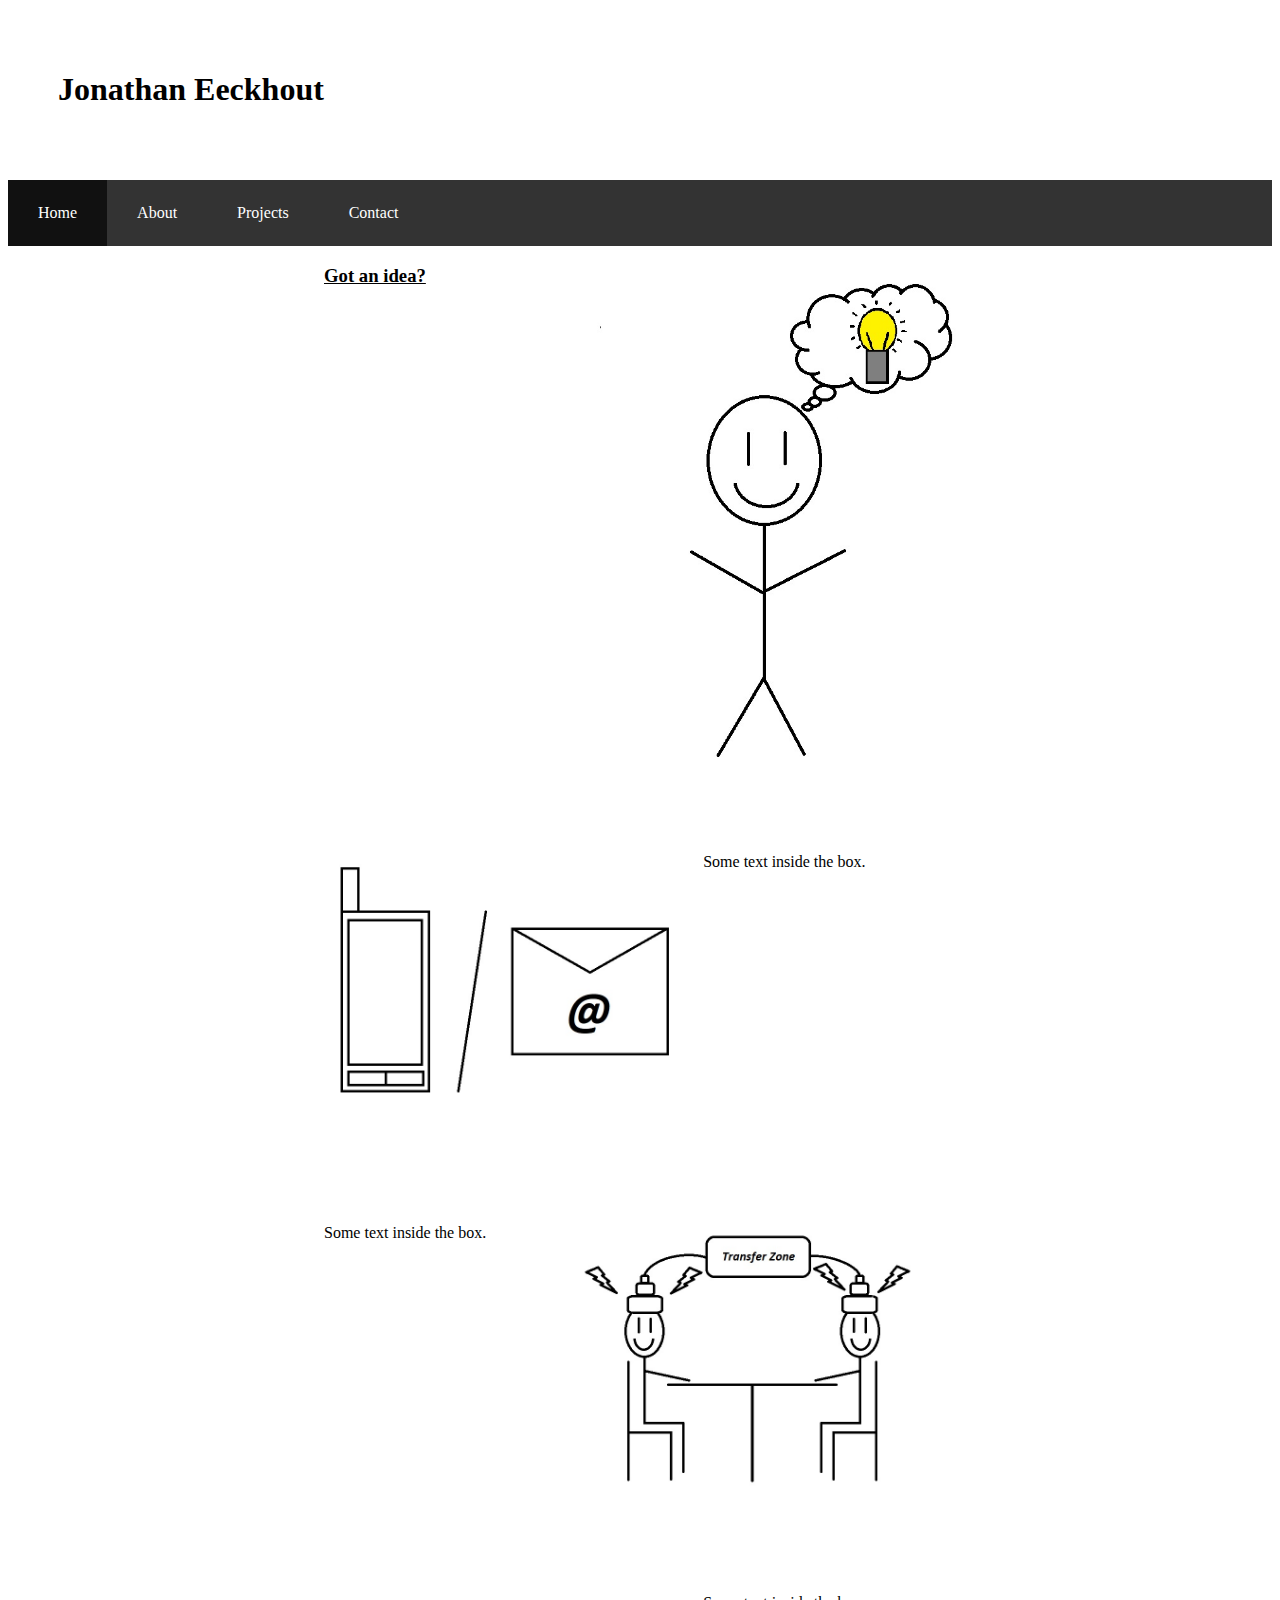
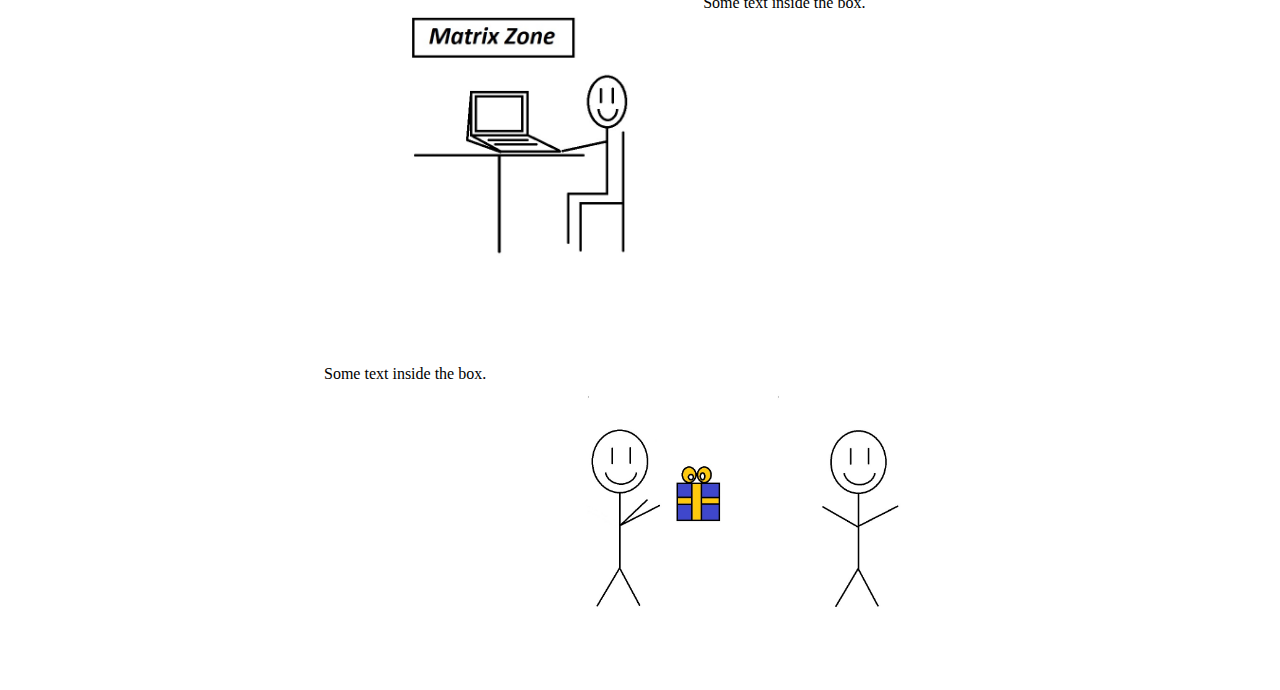
==== www/index.html @ 836d6066 "move unsorted list fixed layout for the nav to a dedicated class" ====
<!DOCTYPE html>
<html>
<head>
  <link rel="stylesheet" href="styles.css">
</head>
<body>

<div class="je-container-top">
	<h1>Jonathan Eeckhout</h1>
</div>

<div class="topnav">
	<ul class="nav_ul">
		<li class="nav_li"><a class="nav_a_active" href="index.html">Home</a></li>
		<li class="nav_li"><a class="nav_a_normal" href="about.html">About</a></li>
		<li class="nav_li"><a class="nav_a_normal" href="projects.html">Projects</a></li>
		<li class="nav_li"><a class="nav_a_normal" href="contact.html">Contact</a></li>
	</ul>
</div>


<div class="clearfix">
    <div class="box_empty">
        <p></p>
    </div>
    <div class="box_text">
        <h3><ins>Got an idea?</ins></h3>

    </div>
    <div class="box_img">
        <p>
            <img class="img_normal" src="img/idea_figure.jpg" alt="idea figure">
        </p>
    </div>
    <div class="box_empty">
        <p></p>
    </div>
</div>

<div class="clearfix">
    <div class="box_empty">
        <p></p>
    </div>
    <div class="box_img">
        <p>
            <img class="img_normal" src="img/phone_mail.jpg" alt="a phone and a mail">
        </p>
    </div>
    <div class="box_text">
        <p>Some text inside the box.</p>
    </div>
    <div class="box_empty">
        <p></p>
    </div>
</div>

<div class="clearfix">
    <div class="box_empty">
        <p></p>
    </div>
    <div class="box_text">
        <p>Some text inside the box.</p>
    </div>
    <div class="box_img">
        <p>
            <img class="img_normal" src="img/table.jpg" alt="guys transfering ideas while sitting figure">
        </p>
    </div>
    <div class="box_empty">
        <p></p>
    </div>
</div>

<div class="clearfix">
    <div class="box_empty">
        <p></p>
    </div>
    <div class="box_img">
        <p>
            <img class="img_normal" src="img/programming.jpg" alt="guy sitting on table programming figure">
        </p>
    </div>
    <div class="box_text">
        <p>Some text inside the box.</p>
    </div>
    <div class="box_empty">
        <p></p>
    </div>
</div>

<div class="clearfix">
    <div class="box_empty">
        <p></p>
    </div>
    <div class="box_text">
        <p>Some text inside the box.</p>
    </div>
    <div class="box_img">
        <p>
            <img class="image_half_horizontal" src="img/idea_gift.jpg" alt="a guy giving a gift">
            <img class="image_half_horizontal" src="img/base_line.jpg" alt="a guy standing">
        </p>
    </div>
    <div class="box_empty">
        <p></p>
    </div>
</div>

</body>
</html>
---- www/styles.css ----
.je-container-top {
    padding: 25px;
    margin: 25px;
}

ul.nav_ul {
    list-style-type: none;
    margin: 0;
    padding: 0;
    overflow: hidden;
    background-color: #333;
}

li.nav_li {
    float: left;
}

li a.nav_a_normal {
    display: block;
    color: white;
    text-align: center;
    padding: 24px 30px;
    text-decoration: none;
}

li a.nav_a_active {
    display: block;
    color: white;
    text-align: center;
    padding: 24px 30px;
    text-decoration: none;
    background-color: #111;
}

li a:hover {
    background-color: #111;
}

div.box_img {
    float: left;
    width: 30%;
}

div.box_text {
    float: left;
    width: 20%;
}

div.box_empty {
    float: left;
    width: 25%;
}

div.clearfix::after {
    content: "";
    clear: both;
    display: table;
    padding-top: 50px;
    padding-bottom: : 50px;
}

img.img_normal {
    max-width: 100%;
    max-height: 100%;
}

img.image_half_horizontal {
    max-width: 49%;
    max-height: 100%;
}
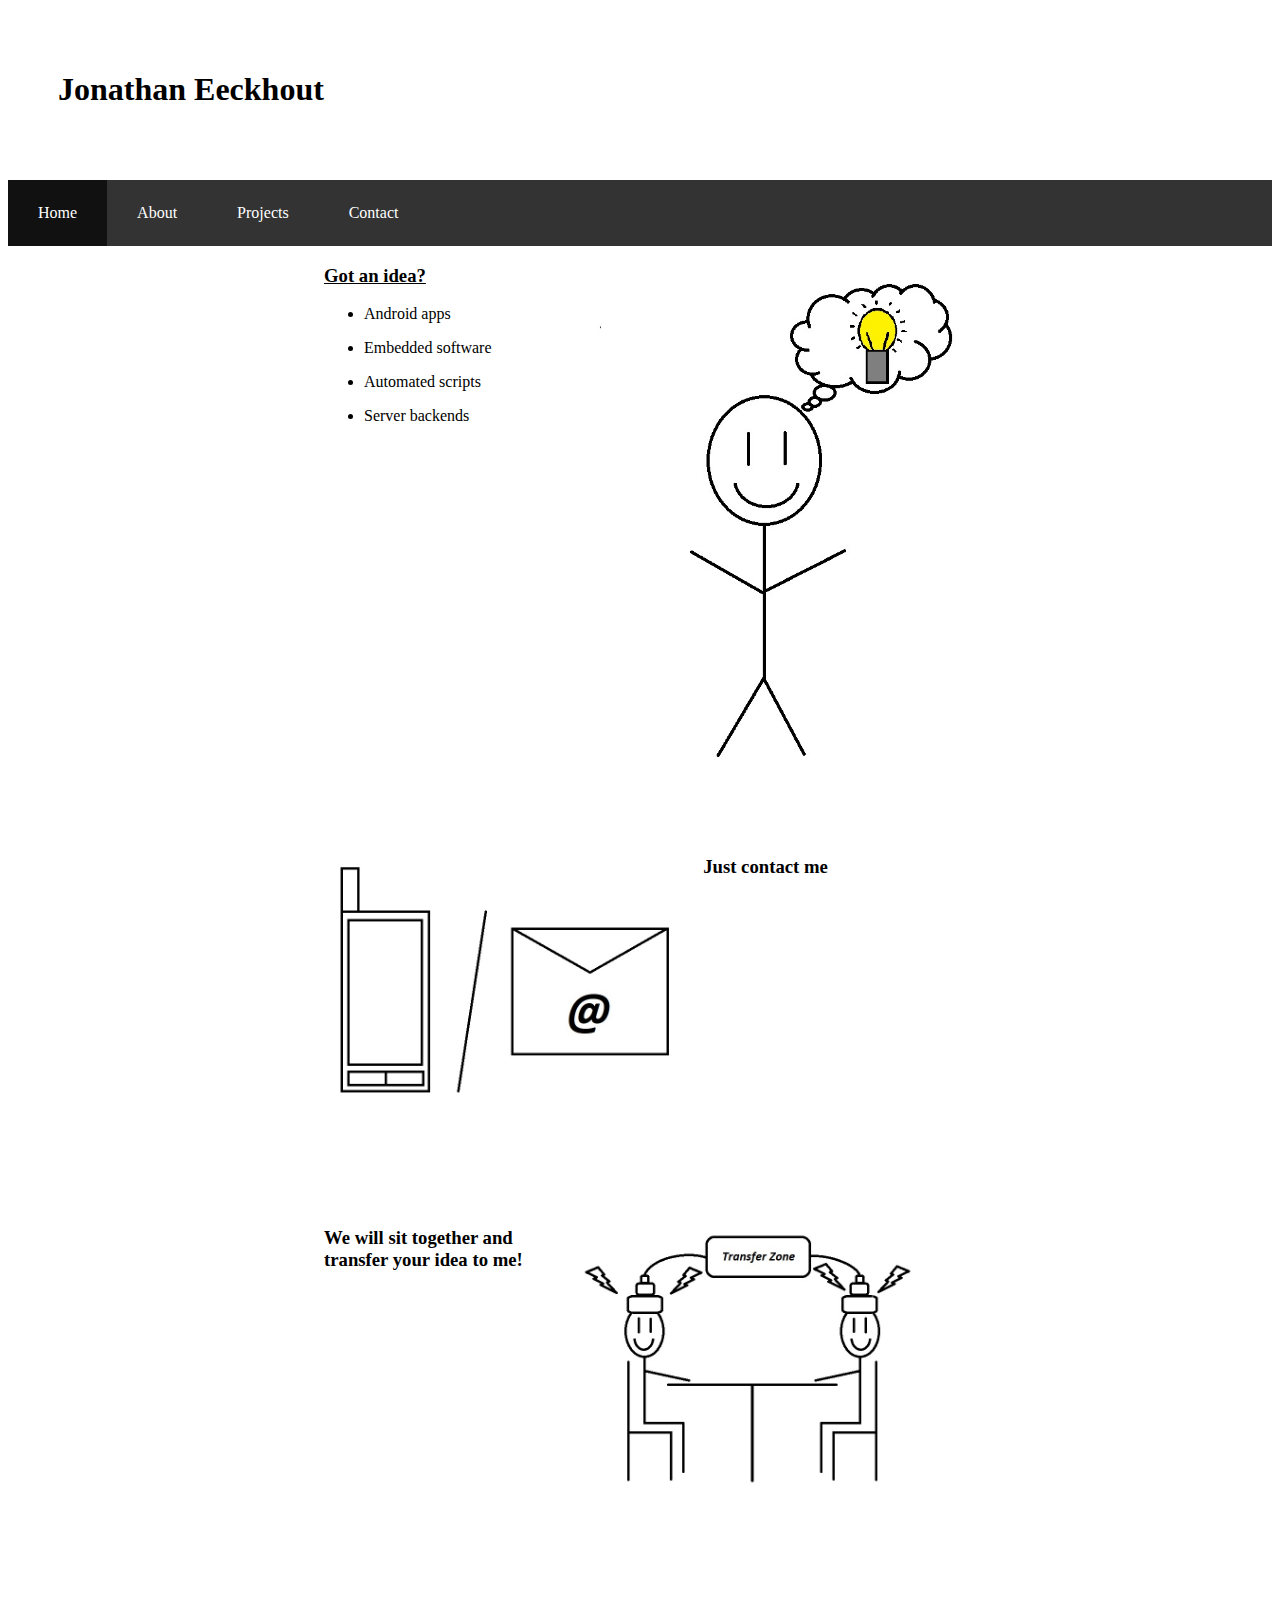
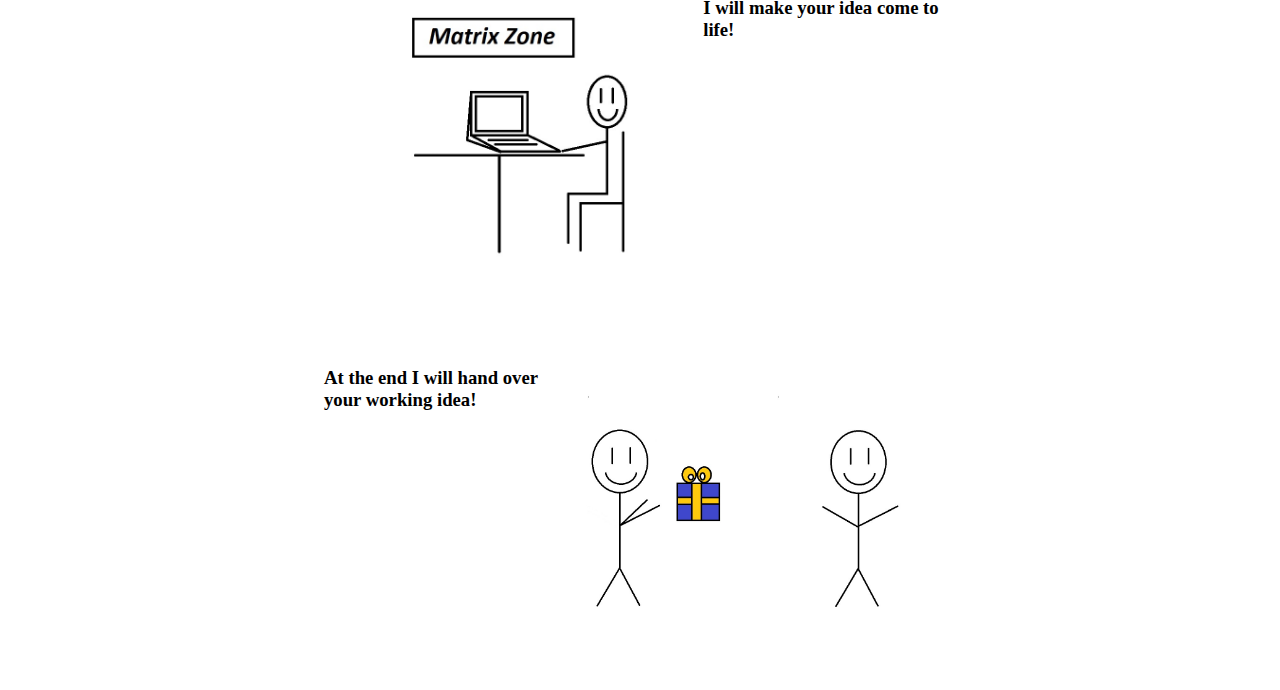
==== commit dcac95d3: "add texts to match the images" ====
--- a/www/index.html
+++ b/www/index.html
@@ -25,7 +25,12 @@
     </div>
     <div class="box_text">
         <h3><ins>Got an idea?</ins></h3>
-
+        <ul>
+            <li><p>Android apps</p></li>
+            <li><p>Embedded software</p></li>
+            <li><p>Automated scripts</p></li>
+            <li><p>Server backends</p></li>
+        </ul>
     </div>
     <div class="box_img">
         <p>
@@ -47,7 +52,7 @@
         </p>
     </div>
     <div class="box_text">
-        <p>Some text inside the box.</p>
+        <h3>Just contact me</h3>
     </div>
     <div class="box_empty">
         <p></p>
@@ -59,7 +64,7 @@
         <p></p>
     </div>
     <div class="box_text">
-        <p>Some text inside the box.</p>
+        <h3>We will sit together and transfer your idea to me!</h3>
     </div>
     <div class="box_img">
         <p>
@@ -81,7 +86,7 @@
         </p>
     </div>
     <div class="box_text">
-        <p>Some text inside the box.</p>
+        <h3>I will make your idea come to life!</h3>
     </div>
     <div class="box_empty">
         <p></p>
@@ -93,7 +98,7 @@
         <p></p>
     </div>
     <div class="box_text">
-        <p>Some text inside the box.</p>
+        <h3>At the end I will hand over your working idea!</h3>
     </div>
     <div class="box_img">
         <p>
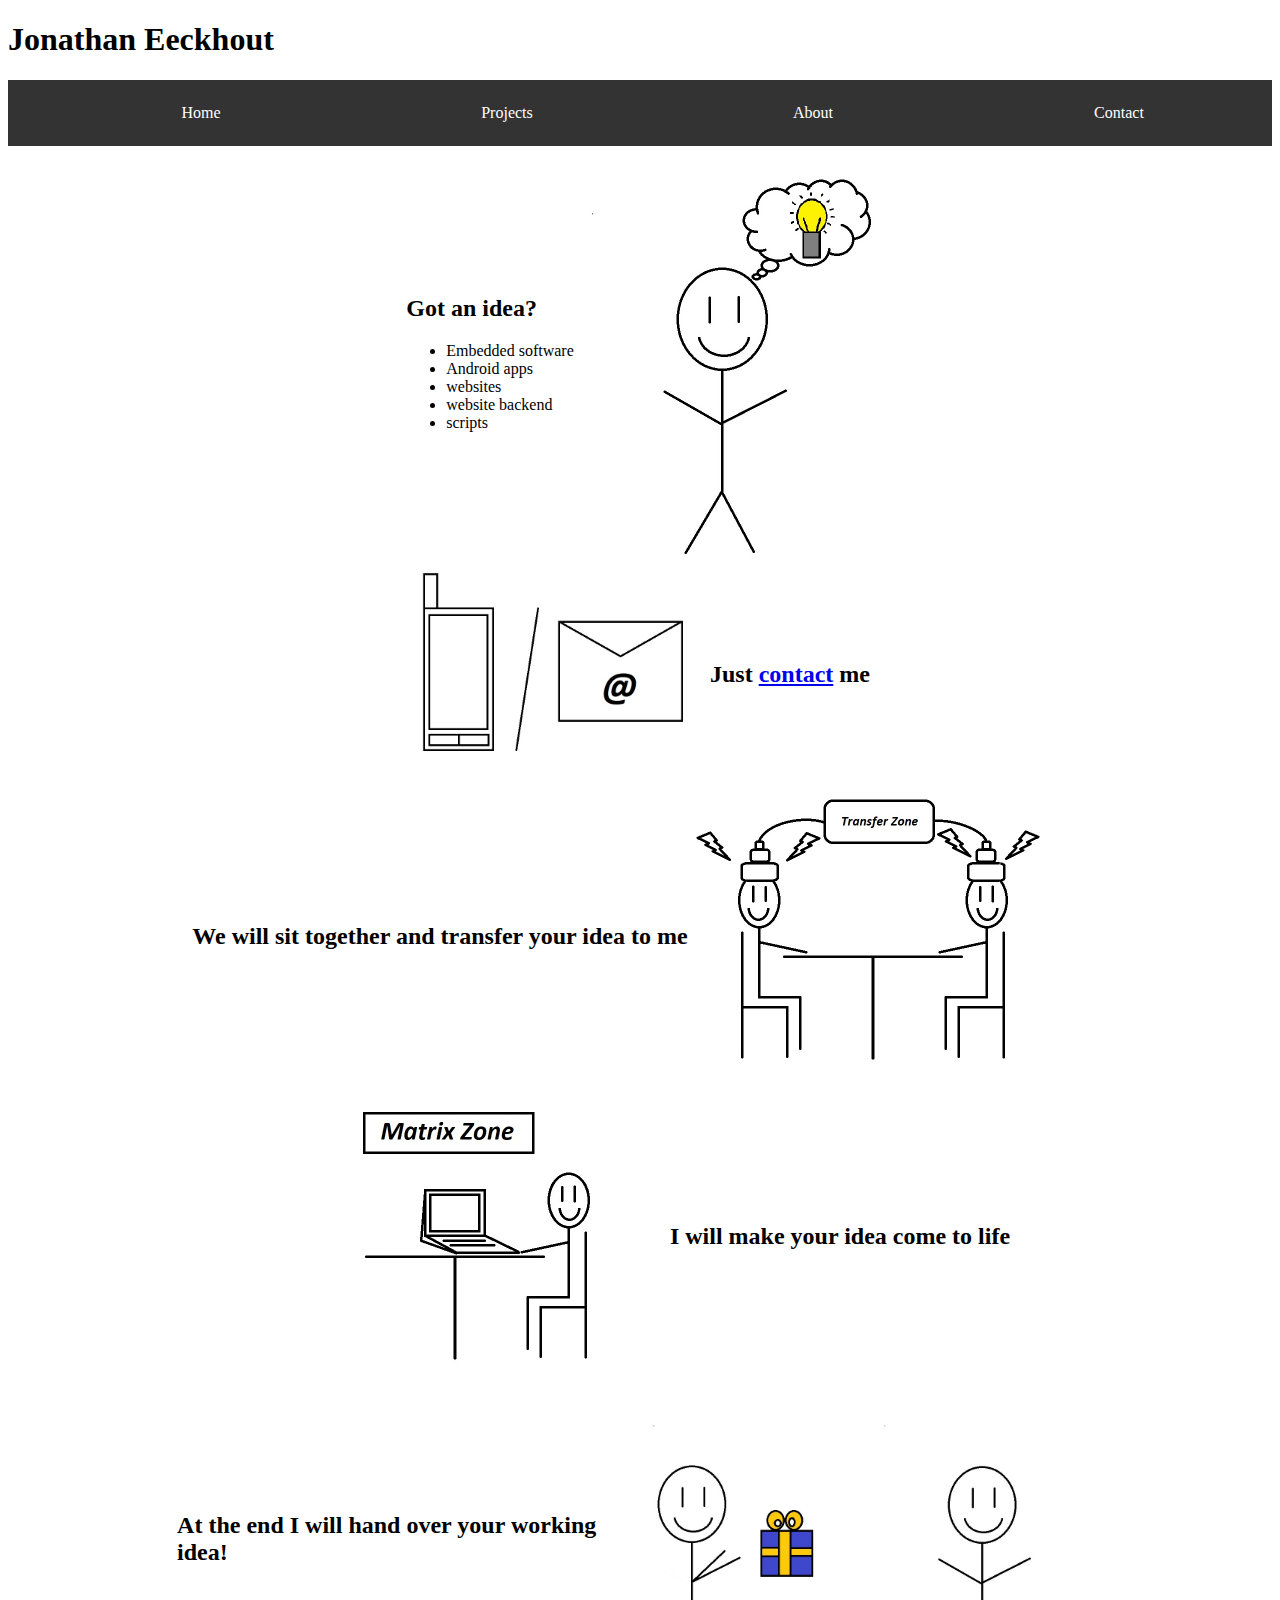
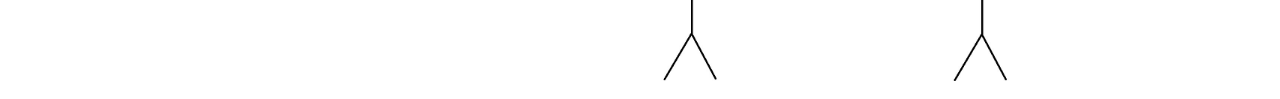
==== commit 31890e6e: "Implement descent layout" ====
--- a/www/index.html
+++ b/www/index.html
@@ -1,115 +1,64 @@
- <!DOCTYPE html>
+<!DOCTYPE html>
 <html>
-<head>
-  <link rel="stylesheet" href="styles.css">
-</head>
-<body>
+	<head>
+		<meta charset="utf-8">
+		<title>Jonathan Eeckhout Portfolio</title>
+		<link rel="stylesheet" href="styles.css">
+	</head>
+	<body>
+		<div class="header_figure">
+			<h1>Jonathan Eeckhout</h1>
+		</div>
+		<div class="navigation_bar">
+			<ul class="nav_ul">
+				<li class="nav_li"><a href="index.html">Home</a></li>
+				<li class="nav_li"><a href="projects.html">Projects</a></li>
+				<li class="nav_li"><a href="about.html">About</a></li>
+				<li class="nav_li"><a href="contact.html">Contact</a></li>
+			</ul>
+		</div>
+		<div class="main_scenario">
+			<div class="scenario">
+				<div class="scenario_element">
+					<h2>Got an idea?</h2>
+					<ul>
+						<li>Embedded software</li>
+						<li>Android apps</li>
+						<li>websites</li>
+						<li>website backend</li>
+						<li>scripts</li>
+					</ul>
+				</div>
+				<img class="img_scenario_vertical" src="../img/idea_figure.jpg" alt="idea figure">
+			</div>
+			<div class="scenario">
+				<img class="img_scenario_vertical" src="../img/phone_mail.jpg" alt="a phone and a mail">
+				<h2>Just <a href ="contact.html">contact</a> me</h2>
+			</div>
+			<div class="scenario">
+				<h2>We will sit together and transfer your idea to me</h2>
+				<img class="img_scenario_horizontal" src="../img/table.jpg" alt="guys transfering ideas while sitting figure">
+			</div>
+			<div class="scenario">
+				<img class="img_scenario_horizontal" src="../img/programming.jpg" alt="guy sitting on table programming figure">
+				<h2>I will make your idea come to life</h2>
+			</div>
+			<div class="scenario">
+				<div class="scenario_element">
+					<h2>At the end I will hand over your working idea!</h2>
+				</div>
+				<div class="scenario_element">
+					<div class="scenario">
+							<div class="scenario_element">
+								<img class="img_scenario_horizontal" src="../img/idea_gift.jpg" alt="a guy giving a gift">
+							</div>
+							<div class="scenario_element">
+								<img class="img_scenario_horizontal" src="../img/base_line.jpg" alt="a guy standing">
+							</div>
+					</div>
+				</div>
 
-<div class="je-container-top">
-	<h1>Jonathan Eeckhout</h1>
-</div>
-
-<div class="topnav">
-	<ul class="nav_ul">
-		<li class="nav_li"><a class="nav_a_active" href="index.html">Home</a></li>
-		<li class="nav_li"><a class="nav_a_normal" href="about.html">About</a></li>
-		<li class="nav_li"><a class="nav_a_normal" href="projects.html">Projects</a></li>
-		<li class="nav_li"><a class="nav_a_normal" href="contact.html">Contact</a></li>
-	</ul>
-</div>
-
-
-<div class="clearfix">
-    <div class="box_empty">
-        <p></p>
-    </div>
-    <div class="box_text">
-        <h3><ins>Got an idea?</ins></h3>
-        <ul>
-            <li><p>Android apps</p></li>
-            <li><p>Embedded software</p></li>
-            <li><p>Automated scripts</p></li>
-            <li><p>Server backends</p></li>
-        </ul>
-    </div>
-    <div class="box_img">
-        <p>
-            <img class="img_normal" src="img/idea_figure.jpg" alt="idea figure">
-        </p>
-    </div>
-    <div class="box_empty">
-        <p></p>
-    </div>
-</div>
-
-<div class="clearfix">
-    <div class="box_empty">
-        <p></p>
-    </div>
-    <div class="box_img">
-        <p>
-            <img class="img_normal" src="img/phone_mail.jpg" alt="a phone and a mail">
-        </p>
-    </div>
-    <div class="box_text">
-        <h3>Just contact me</h3>
-    </div>
-    <div class="box_empty">
-        <p></p>
-    </div>
-</div>
-
-<div class="clearfix">
-    <div class="box_empty">
-        <p></p>
-    </div>
-    <div class="box_text">
-        <h3>We will sit together and transfer your idea to me!</h3>
-    </div>
-    <div class="box_img">
-        <p>
-            <img class="img_normal" src="img/table.jpg" alt="guys transfering ideas while sitting figure">
-        </p>
-    </div>
-    <div class="box_empty">
-        <p></p>
-    </div>
-</div>
-
-<div class="clearfix">
-    <div class="box_empty">
-        <p></p>
-    </div>
-    <div class="box_img">
-        <p>
-            <img class="img_normal" src="img/programming.jpg" alt="guy sitting on table programming figure">
-        </p>
-    </div>
-    <div class="box_text">
-        <h3>I will make your idea come to life!</h3>
-    </div>
-    <div class="box_empty">
-        <p></p>
-    </div>
-</div>
-
-<div class="clearfix">
-    <div class="box_empty">
-        <p></p>
-    </div>
-    <div class="box_text">
-        <h3>At the end I will hand over your working idea!</h3>
-    </div>
-    <div class="box_img">
-        <p>
-            <img class="image_half_horizontal" src="img/idea_gift.jpg" alt="a guy giving a gift">
-            <img class="image_half_horizontal" src="img/base_line.jpg" alt="a guy standing">
-        </p>
-    </div>
-    <div class="box_empty">
-        <p></p>
-    </div>
-</div>
-
-</body>
+			</div>
+		</div>
+	</body>
 </html>
--- a/www/styles.css
+++ b/www/styles.css
@@ -1,70 +1,47 @@
-.je-container-top {
-    padding: 25px;
-    margin: 25px;
+navigation_bar {
+	
 }
 
-ul.nav_ul {
-    list-style-type: none;
-    margin: 0;
-    padding: 0;
-    overflow: hidden;
-    background-color: #333;
+.nav_ul {
+list-style-type: none;
+	background-color : #333;
+	display : flex;
+	align-items : center;
 }
 
-li.nav_li {
-    float: left;
+.nav_li {
+	padding: 24px 30px;
+	text-align : center;
+	flex: 1;
 }
 
-li a.nav_a_normal {
-    display: block;
-    color: white;
-    text-align: center;
-    padding: 24px 30px;
-    text-decoration: none;
+.nav_li > a {
+	text-decoration: none;
+	color: white;
 }
 
-li a.nav_a_active {
-    display: block;
-    color: white;
-    text-align: center;
-    padding: 24px 30px;
-    text-decoration: none;
-    background-color: #111;
+.main_scenario {
+	display : flex;
+	flex-direction: column;
+	align-items: center;
 }
 
-li a:hover {
-    background-color: #111;
+.scenario {
+	display : flex;
+	flex-direction : row;
+	align-items : center;
 }
 
-div.box_img {
-    float: left;
-    width: 30%;
+.scenario_element {
+	flex: 1;
 }
 
-div.box_text {
-    float: left;
-    width: 20%;
+.img_scenario_vertical {
+	max-width : 300px;
+	max-height : 400px;
 }
 
-div.box_empty {
-    float: left;
-    width: 25%;
+.img_scenario_horizontal {
+	max-width : 400px;
+	max-height : 300px;
 }
-
-div.clearfix::after {
-    content: "";
-    clear: both;
-    display: table;
-    padding-top: 50px;
-    padding-bottom: : 50px;
-}
-
-img.img_normal {
-    max-width: 100%;
-    max-height: 100%;
-}
-
-img.image_half_horizontal {
-    max-width: 49%;
-    max-height: 100%;
-}
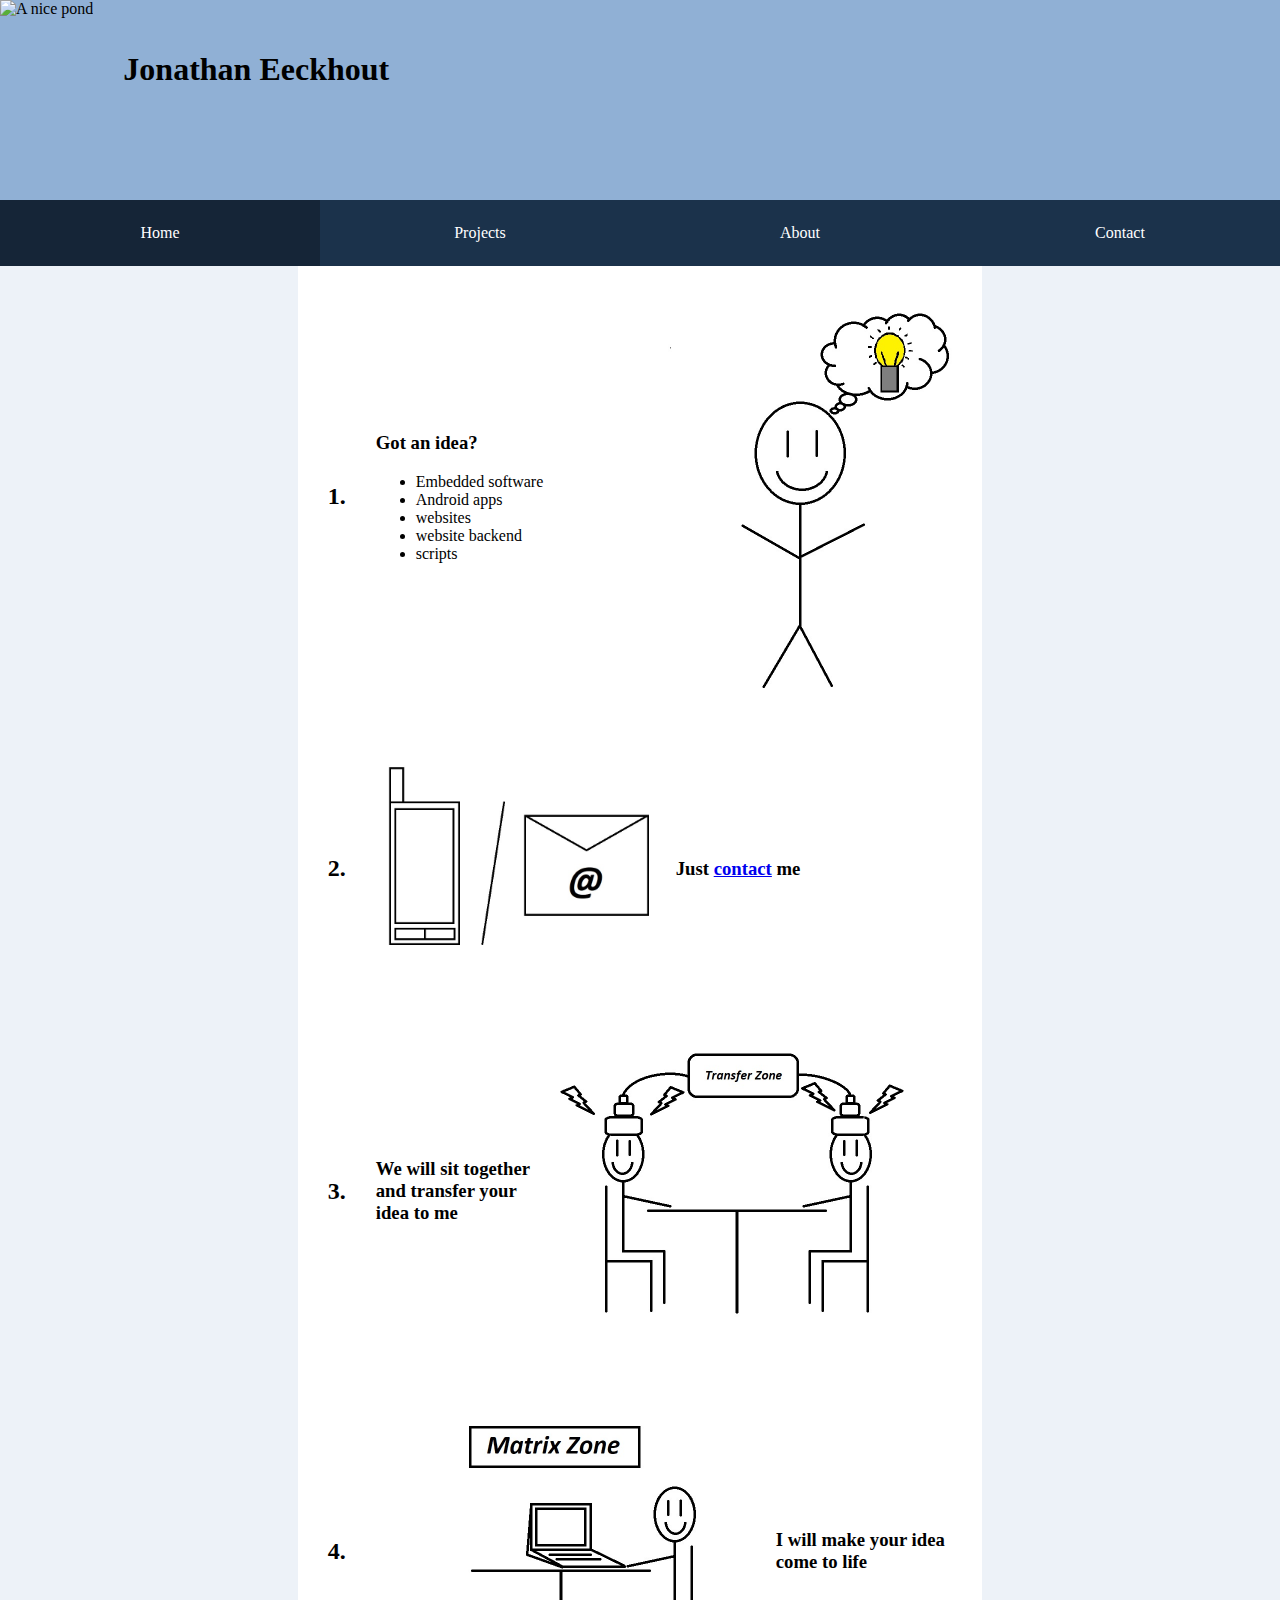
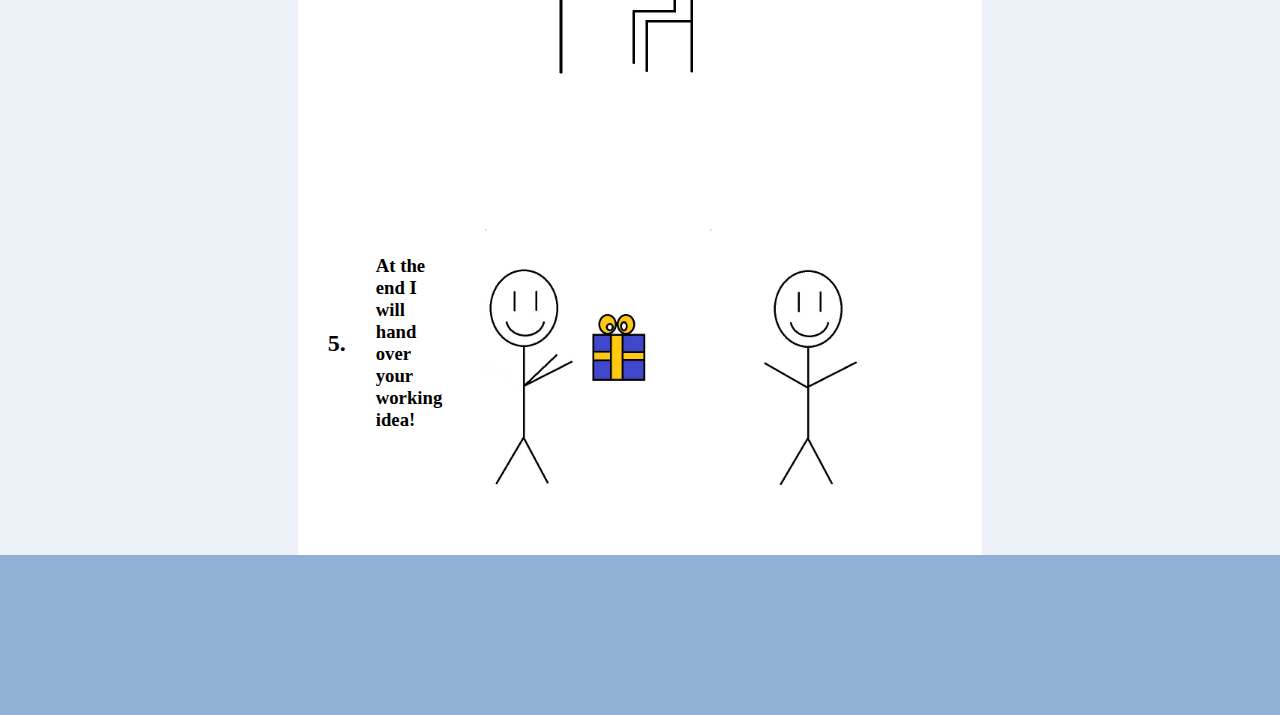
==== commit b9ba02e5: "make basic layout. Add contact form. Split specific css styling in seperate files." ====
--- a/www/index.html
+++ b/www/index.html
@@ -4,61 +4,74 @@
 		<meta charset="utf-8">
 		<title>Jonathan Eeckhout Portfolio</title>
 		<link rel="stylesheet" href="styles.css">
+		<link rel="stylesheet" href="styles_index.css">
 	</head>
 	<body>
-		<div class="header_figure">
+		<header>
+			<img class="img_header" src="../img/header.jpg" alt="A nice pond">
 			<h1>Jonathan Eeckhout</h1>
-		</div>
+		</header>
 		<div class="navigation_bar">
 			<ul class="nav_ul">
-				<li class="nav_li"><a href="index.html">Home</a></li>
+				<li class="nav_li_active"><a href="index.html">Home</a></li>
 				<li class="nav_li"><a href="projects.html">Projects</a></li>
 				<li class="nav_li"><a href="about.html">About</a></li>
 				<li class="nav_li"><a href="contact.html">Contact</a></li>
 			</ul>
 		</div>
-		<div class="main_scenario">
-			<div class="scenario">
-				<div class="scenario_element">
-					<h2>Got an idea?</h2>
-					<ul>
-						<li>Embedded software</li>
-						<li>Android apps</li>
-						<li>websites</li>
-						<li>website backend</li>
-						<li>scripts</li>
-					</ul>
+		<div class="main_body">
+			<div class="sides side_left"></div>
+			<div class="main_blob">
+				<div class="scenario">
+					<h2>1.</h2>
+					<div class="scenario_element">
+						<h3>Got an idea?</h3>
+						<ul>
+							<li>Embedded software</li>
+							<li>Android apps</li>
+							<li>websites</li>
+							<li>website backend</li>
+							<li>scripts</li>
+						</ul>
+					</div>
+					<img class="img_scenario_vertical" src="../img/idea_figure.jpg" alt="idea figure">
 				</div>
-				<img class="img_scenario_vertical" src="../img/idea_figure.jpg" alt="idea figure">
-			</div>
-			<div class="scenario">
-				<img class="img_scenario_vertical" src="../img/phone_mail.jpg" alt="a phone and a mail">
-				<h2>Just <a href ="contact.html">contact</a> me</h2>
-			</div>
-			<div class="scenario">
-				<h2>We will sit together and transfer your idea to me</h2>
-				<img class="img_scenario_horizontal" src="../img/table.jpg" alt="guys transfering ideas while sitting figure">
-			</div>
-			<div class="scenario">
-				<img class="img_scenario_horizontal" src="../img/programming.jpg" alt="guy sitting on table programming figure">
-				<h2>I will make your idea come to life</h2>
-			</div>
-			<div class="scenario">
-				<div class="scenario_element">
-					<h2>At the end I will hand over your working idea!</h2>
+				<div class="scenario">
+					<h2>2.</h2>
+					<img class="img_scenario_vertical" src="../img/phone_mail.jpg" alt="a phone and a mail">
+					<h3>Just <a href ="contact.html">contact</a> me</h3>
 				</div>
-				<div class="scenario_element">
-					<div class="scenario">
-							<div class="scenario_element">
-								<img class="img_scenario_horizontal" src="../img/idea_gift.jpg" alt="a guy giving a gift">
-							</div>
-							<div class="scenario_element">
-								<img class="img_scenario_horizontal" src="../img/base_line.jpg" alt="a guy standing">
-							</div>
+				<div class="scenario">
+					<h2>3.</h2>
+					<h3>We will sit together and transfer your idea to me</h3>
+					<img class="img_scenario_horizontal" src="../img/table.jpg" alt="guys transfering ideas while sitting figure">
+				</div>
+				<div class="scenario">
+					<h2>4.</h2>
+					<img class="img_scenario_horizontal" src="../img/programming.jpg" alt="guy sitting on table programming figure">
+					<h3>I will make your idea come to life</h3>
+				</div>
+				<div class="scenario">
+					<h2>5.</h2>
+					<div class="scenario_element">
+						<h3>At the end I will hand over your working idea!</h3>
+					</div>
+					<div class="scenario_element">
+						<div class="scenario">
+								<div class="scenario_element">
+									<img class="img_scenario_horizontal" src="../img/idea_gift.jpg" alt="a guy giving a gift">
+								</div>
+								<div class="scenario_element">
+									<img class="img_scenario_horizontal" src="../img/base_line.jpg" alt="a guy standing">
+								</div>
+						</div>
 					</div>
 				</div>
-
 			</div>
+			<div class="sides side_right"></div>
 		</div>
+		<footer>
+		
+		</footer>
 	</body>
 </html>
--- a/www/styles.css
+++ b/www/styles.css
@@ -1,47 +1,92 @@
-navigation_bar {
-	
+header {
+	display : flex;
+	width: 100%;
+	height : 200px;
+	position: relative;
+	margin: 0px;
+	padding : 0px;
+	background-color : #90b0d5;
+}
+
+header > h1 {
+	padding : 30px;
+}
+
+.img_header {
+	height : 100%;
+}
+
+.navigation_bar {
 }
 
 .nav_ul {
-list-style-type: none;
-	background-color : #333;
+	list-style-type: none;
+	background-color : #1b324b;
 	display : flex;
 	align-items : center;
+	margin : 0;
+	padding : 0;
 }
 
 .nav_li {
-	padding: 24px 30px;
-	text-align : center;
 	flex: 1;
 }
 
-.nav_li > a {
-	text-decoration: none;
-	color: white;
+.nav_li_active {
+	flex: 1;
+	background-color : #152537;
 }
 
-.main_scenario {
+.nav_li:hover,
+.nav_li:active,
+.nav_li:focus {
+	background-color : #152537;
+}
+
+.nav_li > a,
+.nav_li_active > a {
+	display: block;
+	color: white;
+	text-align: center;
+	padding: 24px 30px;
+	text-decoration: none;
+}
+
+.main_blob {
 	display : flex;
 	flex-direction: column;
-	align-items: center;
+
+	flex: 0.50;
 }
 
-.scenario {
+.main_body {
 	display : flex;
 	flex-direction : row;
-	align-items : center;
+	margin : 0;
 }
 
-.scenario_element {
-	flex: 1;
+.sides {
+	background-color : #edf2f8;
 }
 
-.img_scenario_vertical {
-	max-width : 300px;
-	max-height : 400px;
+.side_left {
+flex: 0.25;
 }
 
-.img_scenario_horizontal {
-	max-width : 400px;
-	max-height : 300px;
+.side_right {
+flex: 0.25;
 }
+
+body {
+	margin: 0;
+	padding: 0;
+	margin : 0px;
+}
+footer {
+	width: 100%;
+	height: 10em;
+	background-color: #90b0d5;
+	position: relative;
+	margin: 0;
+	padding: 0;
+}
--- a/www/styles_index.css
+++ b/www/styles_index.css
@@ -0,0 +1,25 @@
+.scenario {
+	display : flex;
+	flex-direction : row;
+	align-items : center;
+	margin : 30px;
+}
+
+.scenario > h2 {
+	padding-right : 30px;
+}
+
+.scenario_element {
+	flex: 1;
+	
+}
+
+.img_scenario_vertical {
+	max-width : 300px;
+	max-height : 400px;
+}
+
+.img_scenario_horizontal {
+	max-width : 400px;
+	max-height : 300px;
+}
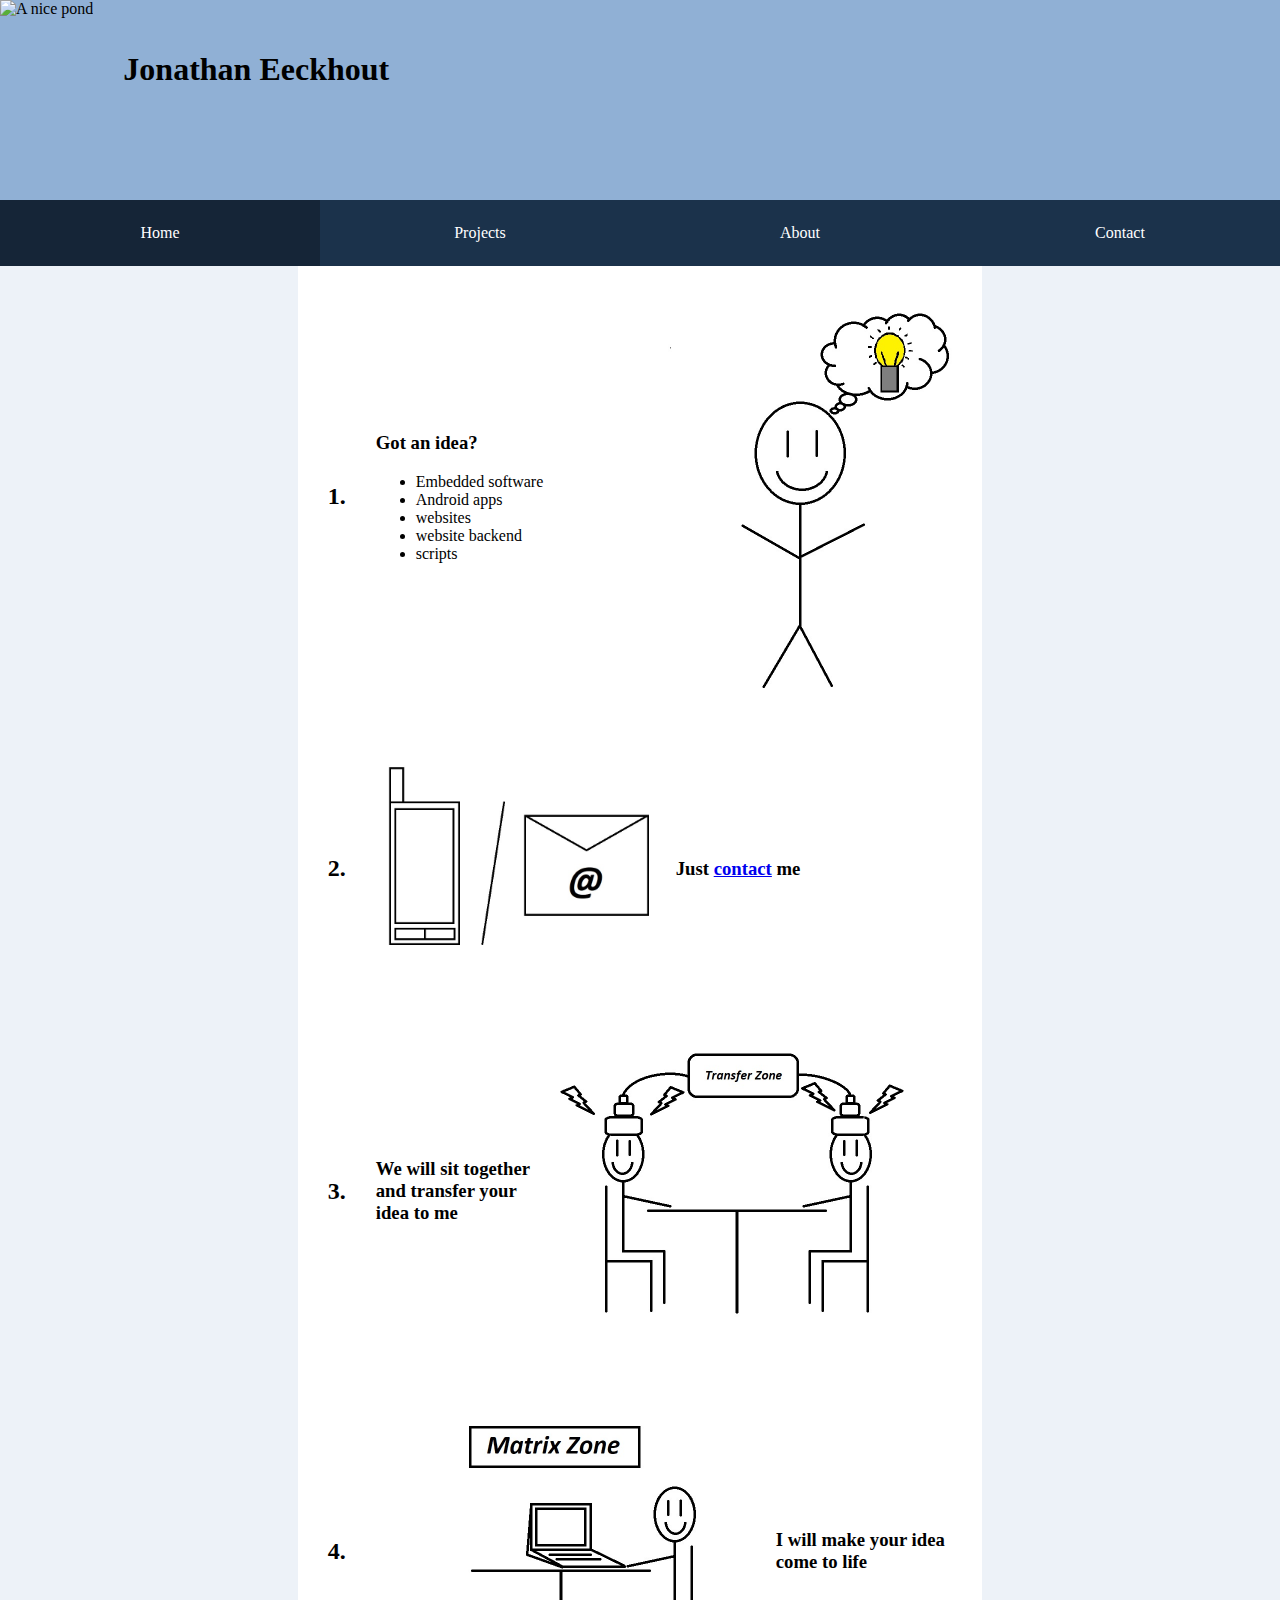
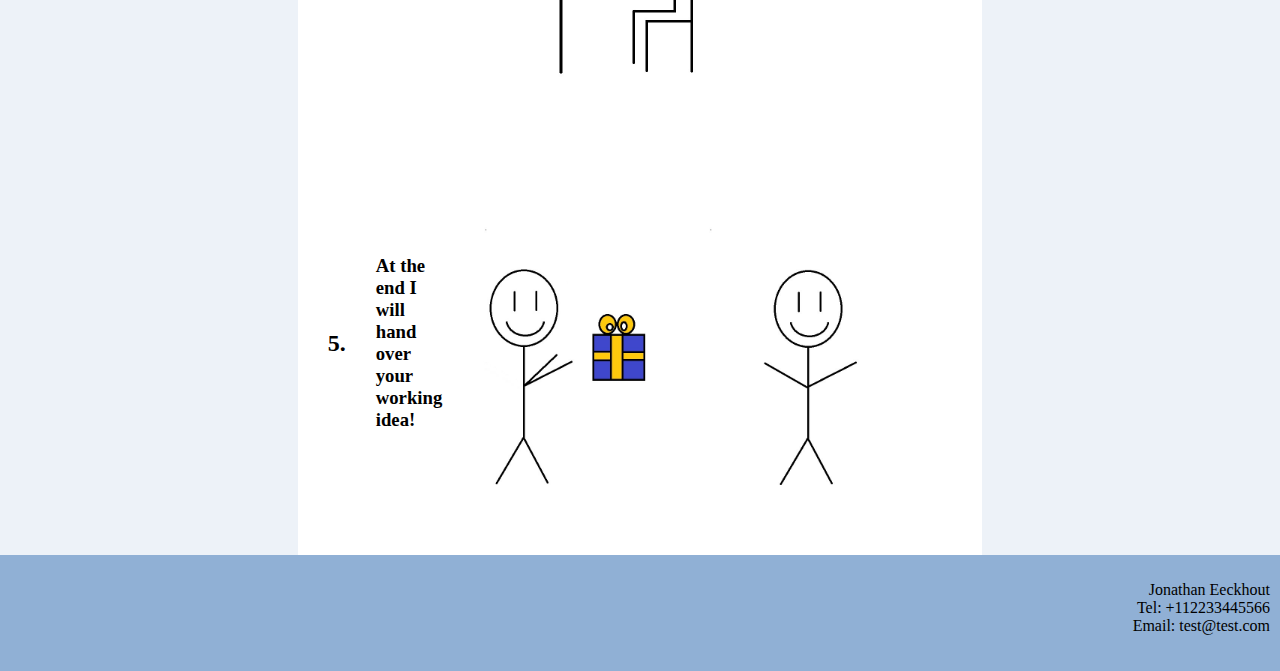
==== commit e332b98e: "add footer text" ====
--- a/www/index.html
+++ b/www/index.html
@@ -71,7 +71,10 @@
 			<div class="sides side_right"></div>
 		</div>
 		<footer>
-		
+			<p>Jonathan Eeckhout<br>
+			Tel: +112233445566<br>
+			Email: test@test.com<br>
+			</p>
 		</footer>
 	</body>
 </html>
--- a/www/styles.css
+++ b/www/styles.css
@@ -83,10 +83,10 @@
 	margin : 0px;
 }
 footer {
-	width: 100%;
-	height: 10em;
+	height: 6em;
 	background-color: #90b0d5;
 	position: relative;
-	margin: 0;
-	padding: 0;
+	margin : 0;
+	padding: 10px;
+	text-align: right;
 }
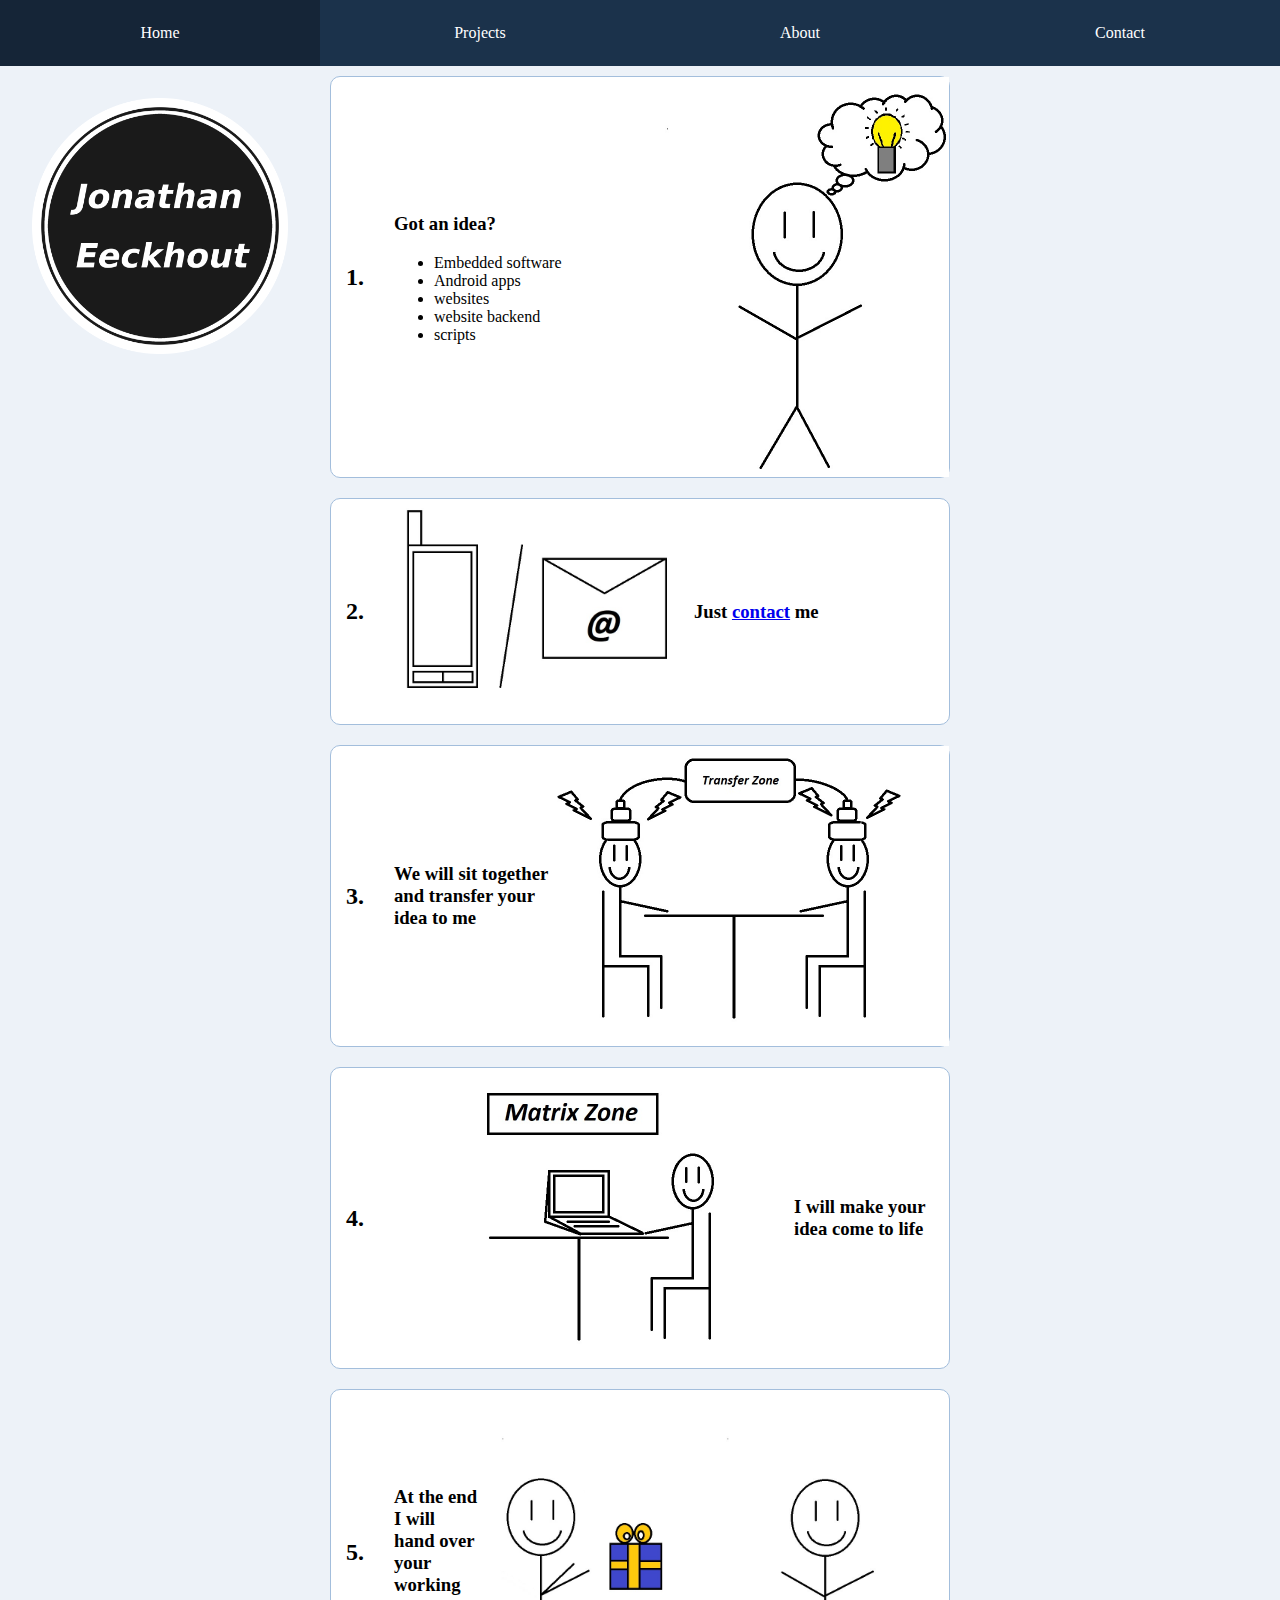
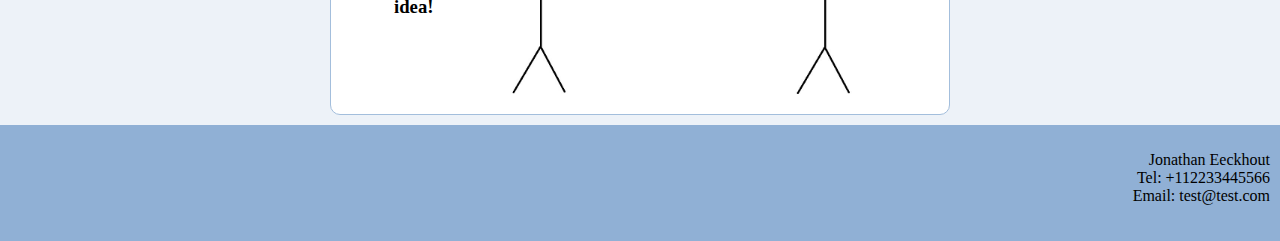
==== commit 4b02388e: "- Add logo to website - Remove header and header image" ====
--- a/www/index.html
+++ b/www/index.html
@@ -7,10 +7,6 @@
 		<link rel="stylesheet" href="styles_index.css">
 	</head>
 	<body>
-		<header>
-			<img class="img_header" src="../img/header.jpg" alt="A nice pond">
-			<h1>Jonathan Eeckhout</h1>
-		</header>
 		<div class="navigation_bar">
 			<ul class="nav_ul">
 				<li class="nav_li_active"><a href="index.html">Home</a></li>
@@ -20,7 +16,9 @@
 			</ul>
 		</div>
 		<div class="main_body">
-			<div class="sides side_left"></div>
+			<div class="sides side_left">
+					<img class="img_logo" src="../img/logo.png" alt="jonathan eeckhout his logo">
+			</div>
 			<div class="main_blob">
 				<div class="scenario">
 					<h2>1.</h2>
@@ -57,7 +55,7 @@
 						<h3>At the end I will hand over your working idea!</h3>
 					</div>
 					<div class="scenario_element">
-						<div class="scenario">
+						<div class="img_scenario_two_horizontal">
 								<div class="scenario_element">
 									<img class="img_scenario_horizontal" src="../img/idea_gift.jpg" alt="a guy giving a gift">
 								</div>
--- a/www/styles.css
+++ b/www/styles.css
@@ -12,8 +12,9 @@
 	padding : 30px;
 }
 
-.img_header {
-	height : 100%;
+.img_logo {
+	padding : 10%;
+	max-width: 80%;
 }
 
 .navigation_bar {
@@ -55,14 +56,14 @@
 .main_blob {
 	display : flex;
 	flex-direction: column;
-
-	flex: 0.50;
+	flex: 2;
 }
 
 .main_body {
 	display : flex;
 	flex-direction : row;
 	margin : 0;
+	background-color: #edf2f8;
 }
 
 .sides {
@@ -70,11 +71,11 @@
 }
 
 .side_left {
-flex: 0.25;
+flex: 1;
 }
 
 .side_right {
-flex: 0.25;
+flex: 1;
 }
 
 body {
--- a/www/styles_index.css
+++ b/www/styles_index.css
@@ -2,16 +2,20 @@
 	display : flex;
 	flex-direction : row;
 	align-items : center;
-	margin : 30px;
+	margin : 10px;
+	border: 1px solid #a3bedc;
+	border-radius: 10px;
+	background-color: white;
 }
 
 .scenario > h2 {
 	padding-right : 30px;
+	padding-left: 15px;
 }
 
 .scenario_element {
 	flex: 1;
-	
+
 }
 
 .img_scenario_vertical {
@@ -23,3 +27,11 @@
 	max-width : 400px;
 	max-height : 300px;
 }
+
+.img_scenario_two_horizontal {
+	display : flex;
+	flex-direction : row;
+	align-items : center;
+	margin : 10px;
+	background-color: white;
+}
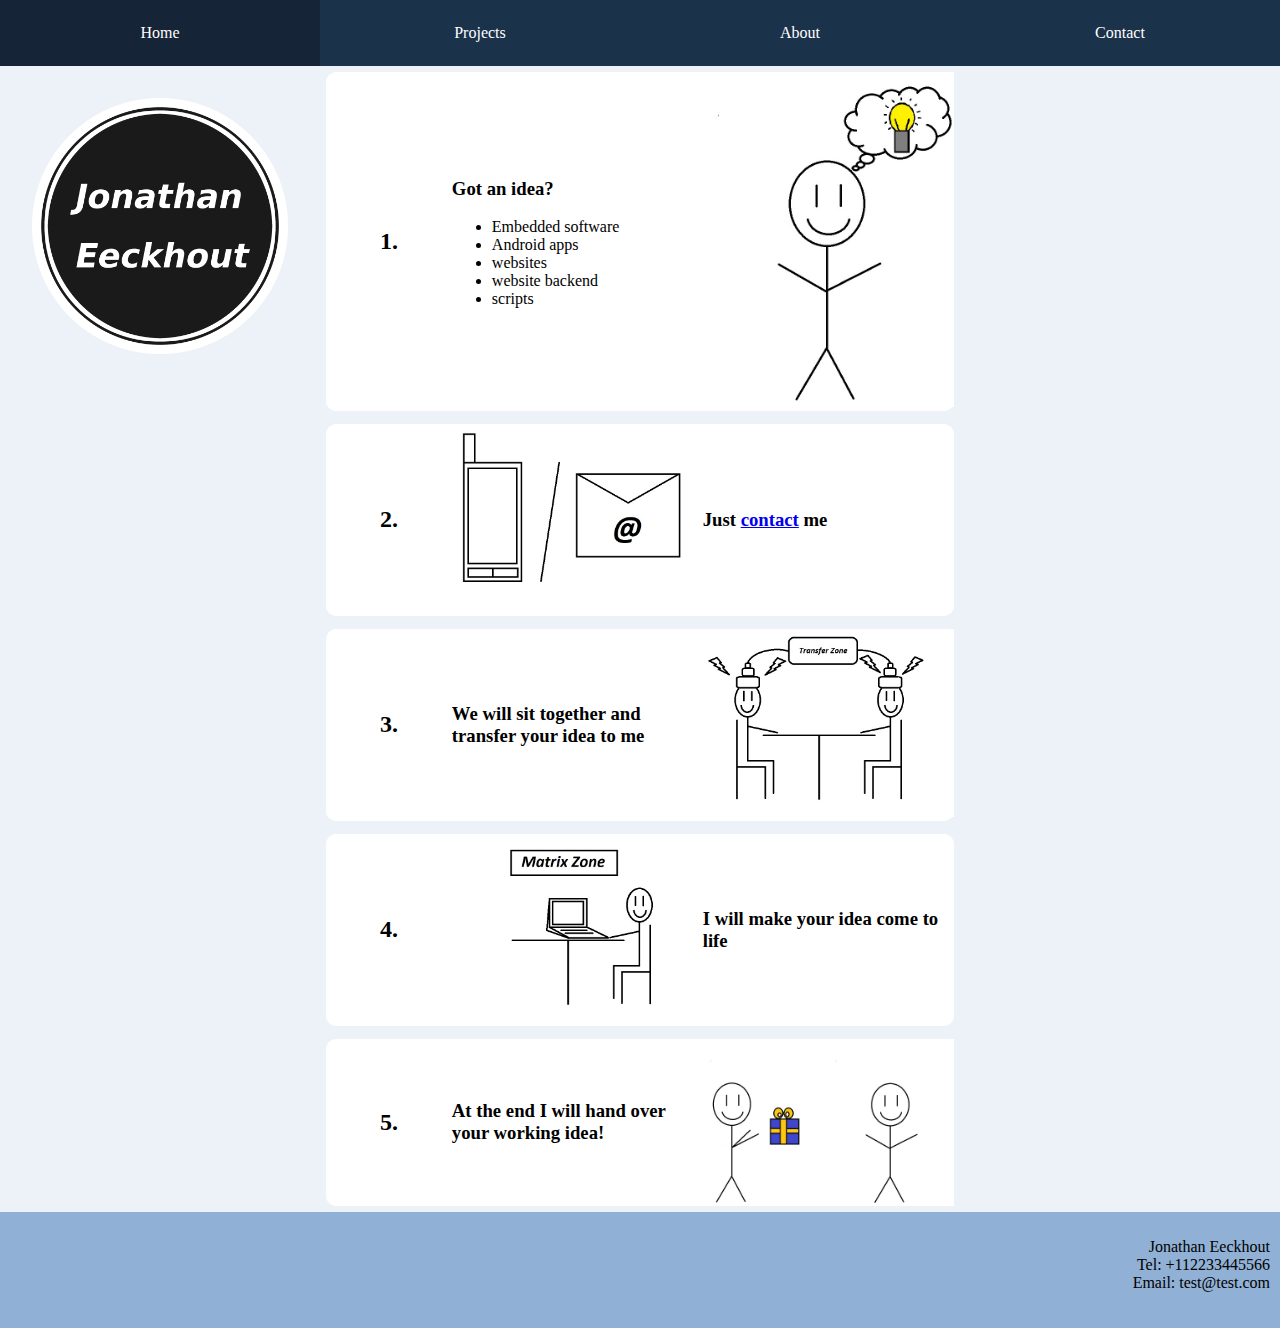
==== commit 446b526e: "Add zybo project cleanup index layout" ====
--- a/www/index.html
+++ b/www/index.html
@@ -21,7 +21,9 @@
 			</div>
 			<div class="main_blob">
 				<div class="scenario">
-					<h2>1.</h2>
+					<div class="scenario_number">
+						<h2>1.</h2>
+					</div>
 					<div class="scenario_element">
 						<h3>Got an idea?</h3>
 						<ul>
@@ -32,36 +34,54 @@
 							<li>scripts</li>
 						</ul>
 					</div>
-					<img class="img_scenario_vertical" src="../img/idea_figure.jpg" alt="idea figure">
+					<div class="scenario_element">
+						<img class="img_scenario_vertical" src="../img/idea_figure.jpg" alt="idea figure">
+					</div>
 				</div>
 				<div class="scenario">
-					<h2>2.</h2>
-					<img class="img_scenario_vertical" src="../img/phone_mail.jpg" alt="a phone and a mail">
-					<h3>Just <a href ="contact.html">contact</a> me</h3>
+					<div class="scenario_number">
+						<h2>2.</h2>
+					</div>
+					<div class="scenario_element">
+						<img class="img_scenario_vertical" src="../img/phone_mail.jpg" alt="a phone and a mail">
+					</div>
+					<div class="scenario_element">
+						<h3>Just <a href ="contact.html">contact</a> me</h3>
+					</div>
 				</div>
 				<div class="scenario">
-					<h2>3.</h2>
-					<h3>We will sit together and transfer your idea to me</h3>
-					<img class="img_scenario_horizontal" src="../img/table.jpg" alt="guys transfering ideas while sitting figure">
+					<div class="scenario_number">
+						<h2>3.</h2>
+					</div>
+					<div class="scenario_element">
+						<h3>We will sit together and transfer your idea to me</h3>
+					</div>
+					<div class="scenario_element">
+						<img class="img_scenario_horizontal" src="../img/table.jpg" alt="guys transfering ideas while sitting figure">
+					</div>
 				</div>
 				<div class="scenario">
-					<h2>4.</h2>
-					<img class="img_scenario_horizontal" src="../img/programming.jpg" alt="guy sitting on table programming figure">
-					<h3>I will make your idea come to life</h3>
+					<div class="scenario_number">
+						<h2>4.</h2>
+					</div>
+					<div class="scenario_element">
+						<img class="img_scenario_horizontal" src="../img/programming.jpg" alt="guy sitting on table programming figure">
+					</div>
+					<div class="scenario_element">
+						<h3>I will make your idea come to life</h3>
+					</div>
 				</div>
 				<div class="scenario">
-					<h2>5.</h2>
+					<div class="scenario_number">
+						<h2>5.</h2>
+					</div>
 					<div class="scenario_element">
 						<h3>At the end I will hand over your working idea!</h3>
 					</div>
 					<div class="scenario_element">
 						<div class="img_scenario_two_horizontal">
-								<div class="scenario_element">
-									<img class="img_scenario_horizontal" src="../img/idea_gift.jpg" alt="a guy giving a gift">
-								</div>
-								<div class="scenario_element">
-									<img class="img_scenario_horizontal" src="../img/base_line.jpg" alt="a guy standing">
-								</div>
+							<img src="../img/idea_gift.jpg" alt="a guy giving a gift">
+							<img src="../img/base_line.jpg" alt="a guy standing">
 						</div>
 					</div>
 				</div>
--- a/www/styles_index.css
+++ b/www/styles_index.css
@@ -2,36 +2,42 @@
 	display : flex;
 	flex-direction : row;
 	align-items : center;
-	margin : 10px;
-	border: 1px solid #a3bedc;
+	border: 1% solid #a3bedc;
 	border-radius: 10px;
+	margin : 1%;
 	background-color: white;
 }
 
-.scenario > h2 {
-	padding-right : 30px;
-	padding-left: 15px;
+.scenario_number > h2 {
+	text-align: center;
+}
+
+.scenario_number {
+	flex: 1;
 }
 
 .scenario_element {
-	flex: 1;
-
+	flex: 2;
 }
 
 .img_scenario_vertical {
-	max-width : 300px;
-	max-height : 400px;
+	max-width : 100%;
+	max-height : 100%;
 }
 
 .img_scenario_horizontal {
-	max-width : 400px;
-	max-height : 300px;
+	max-width : 100%;
+	max-height : 100%;
 }
 
 .img_scenario_two_horizontal {
 	display : flex;
 	flex-direction : row;
 	align-items : center;
-	margin : 10px;
 	background-color: white;
 }
+
+.img_scenario_two_horizontal > img {
+	flex : 1;
+	max-width: 50%;
+}
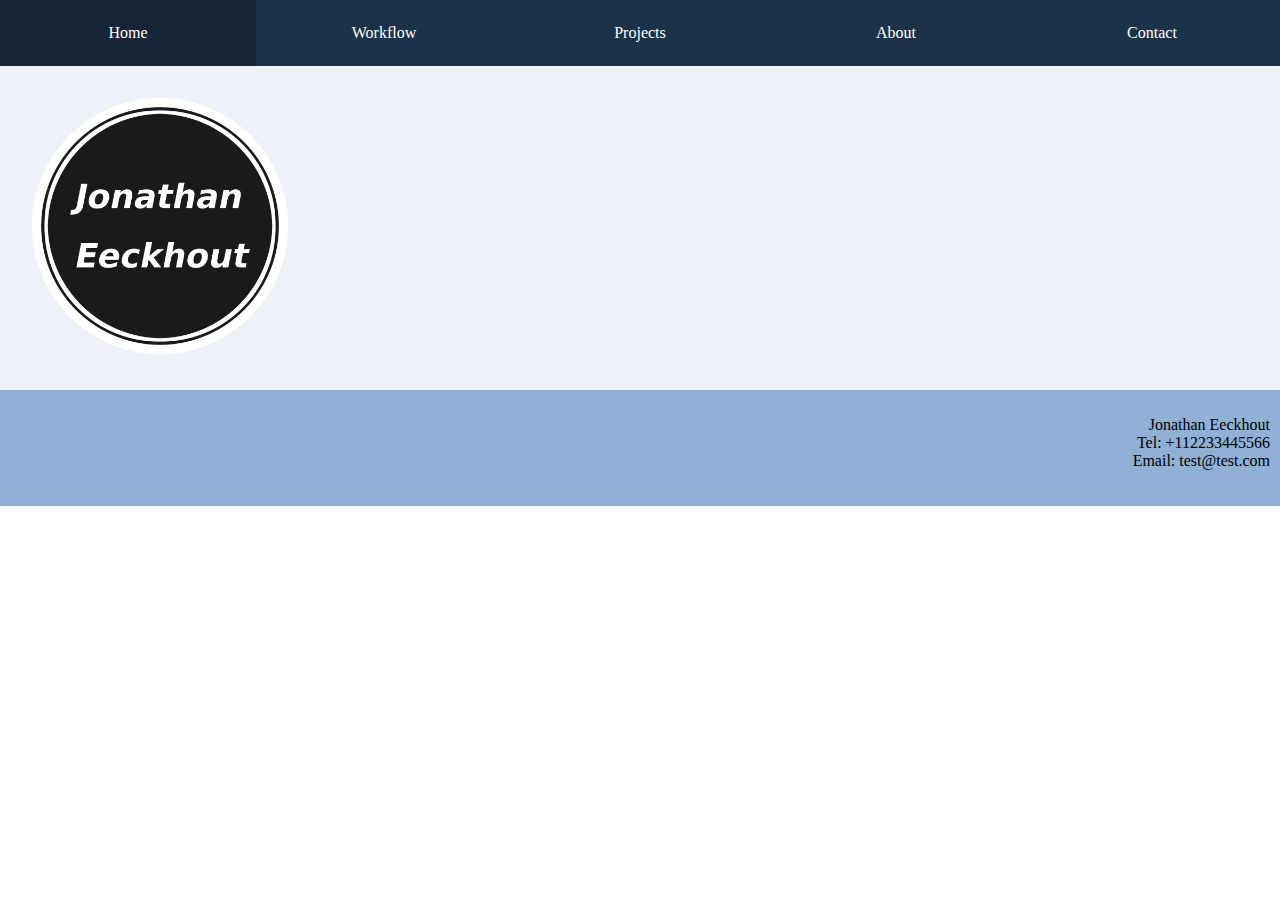
==== commit 5379fc99: "replace tabs with spaces and add workflow page" ====
--- a/www/index.html
+++ b/www/index.html
@@ -1,98 +1,35 @@
 <!DOCTYPE html>
 <html>
-	<head>
-		<meta charset="utf-8">
-		<title>Jonathan Eeckhout Portfolio</title>
-		<link rel="stylesheet" href="styles.css">
-		<link rel="stylesheet" href="styles_index.css">
-	</head>
-	<body>
-		<div class="navigation_bar">
-			<ul class="nav_ul">
-				<li class="nav_li_active"><a href="index.html">Home</a></li>
-				<li class="nav_li"><a href="projects.html">Projects</a></li>
-				<li class="nav_li"><a href="about.html">About</a></li>
-				<li class="nav_li"><a href="contact.html">Contact</a></li>
-			</ul>
-		</div>
-		<div class="main_body">
-			<div class="sides side_left">
-					<img class="img_logo" src="../img/logo.png" alt="jonathan eeckhout his logo">
-			</div>
-			<div class="main_blob">
-				<div class="scenario">
-					<div class="scenario_number">
-						<h2>1.</h2>
-					</div>
-					<div class="scenario_element">
-						<h3>Got an idea?</h3>
-						<ul>
-							<li>Embedded software</li>
-							<li>Android apps</li>
-							<li>websites</li>
-							<li>website backend</li>
-							<li>scripts</li>
-						</ul>
-					</div>
-					<div class="scenario_element">
-						<img class="img_scenario_vertical" src="../img/idea_figure.jpg" alt="idea figure">
-					</div>
-				</div>
-				<div class="scenario">
-					<div class="scenario_number">
-						<h2>2.</h2>
-					</div>
-					<div class="scenario_element">
-						<img class="img_scenario_vertical" src="../img/phone_mail.jpg" alt="a phone and a mail">
-					</div>
-					<div class="scenario_element">
-						<h3>Just <a href ="contact.html">contact</a> me</h3>
-					</div>
-				</div>
-				<div class="scenario">
-					<div class="scenario_number">
-						<h2>3.</h2>
-					</div>
-					<div class="scenario_element">
-						<h3>We will sit together and transfer your idea to me</h3>
-					</div>
-					<div class="scenario_element">
-						<img class="img_scenario_horizontal" src="../img/table.jpg" alt="guys transfering ideas while sitting figure">
-					</div>
-				</div>
-				<div class="scenario">
-					<div class="scenario_number">
-						<h2>4.</h2>
-					</div>
-					<div class="scenario_element">
-						<img class="img_scenario_horizontal" src="../img/programming.jpg" alt="guy sitting on table programming figure">
-					</div>
-					<div class="scenario_element">
-						<h3>I will make your idea come to life</h3>
-					</div>
-				</div>
-				<div class="scenario">
-					<div class="scenario_number">
-						<h2>5.</h2>
-					</div>
-					<div class="scenario_element">
-						<h3>At the end I will hand over your working idea!</h3>
-					</div>
-					<div class="scenario_element">
-						<div class="img_scenario_two_horizontal">
-							<img src="../img/idea_gift.jpg" alt="a guy giving a gift">
-							<img src="../img/base_line.jpg" alt="a guy standing">
-						</div>
-					</div>
-				</div>
-			</div>
-			<div class="sides side_right"></div>
-		</div>
-		<footer>
-			<p>Jonathan Eeckhout<br>
-			Tel: +112233445566<br>
-			Email: test@test.com<br>
-			</p>
-		</footer>
-	</body>
+<head>
+    <meta charset="utf-8">
+    <title>Jonathan Eeckhout Portfolio</title>
+    <link rel="stylesheet" href="styles.css">
+    <link rel="stylesheet" href="styles_index.css">
+</head>
+<body>
+    <div class="navigation_bar">
+        <ul class="nav_ul">
+            <li class="nav_li_active"><a href="index.html">Home</a></li>
+            <li class="nav_li"><a href="workflow.html">Workflow</a></li>
+            <li class="nav_li"><a href="projects.html">Projects</a></li>
+            <li class="nav_li"><a href="about.html">About</a></li>
+            <li class="nav_li"><a href="contact.html">Contact</a></li>
+        </ul>
+    </div>
+    <div class="main_body">
+        <div class="sides side_left">
+            <img class="img_logo" src="../img/logo.png" alt="jonathan eeckhout his logo">
+        </div>
+        <div class="main_blob">
+            
+        </div>
+        <div class="sides side_right"></div>
+    </div>
+    <footer>
+        <p>Jonathan Eeckhout<br>
+            Tel: +112233445566<br>
+            Email: test@test.com<br>
+        </p>
+    </footer>
+</body>
 </html>
--- a/www/styles.css
+++ b/www/styles.css
@@ -91,3 +91,14 @@
 	padding: 10px;
 	text-align: right;
 }
+
+.paragraph {
+	margin : 1%;
+	text-align : justify;
+}
+
+.paragraph_image_right {
+	float : right;
+	max-width: 20%;
+	margin: 2%;
+}
--- a/www/styles_index.css
+++ b/www/styles_index.css
@@ -1,43 +1,45 @@
 .scenario {
-	display : flex;
-	flex-direction : row;
-	align-items : center;
-	border: 1% solid #a3bedc;
-	border-radius: 10px;
-	margin : 1%;
-	background-color: white;
+    display : flex;
+    flex-direction : row;
+    align-items : center;
+    border: 1px solid #a3bedc;
+    border-radius: 10px;
+    margin : 5px;
+    background-color: white;
+    min-width: 300px;
+    padding : 10px;
 }
 
 .scenario_number > h2 {
-	text-align: center;
+    text-align: center;
 }
 
 .scenario_number {
-	flex: 1;
+    flex: 1;
 }
 
 .scenario_element {
-	flex: 2;
+    flex: 2;
 }
 
 .img_scenario_vertical {
-	max-width : 100%;
-	max-height : 100%;
+    max-width : 100%;
+    max-height : 250px;
 }
 
 .img_scenario_horizontal {
-	max-width : 100%;
-	max-height : 100%;
+    max-width : 100%;
+    max-height : 250px;
 }
 
 .img_scenario_two_horizontal {
-	display : flex;
-	flex-direction : row;
-	align-items : center;
-	background-color: white;
+    display : flex;
+    flex-direction : row;
+    align-items : center;
+    background-color: white;
 }
 
 .img_scenario_two_horizontal > img {
-	flex : 1;
-	max-width: 50%;
+    flex : 1;
+    max-width: 50%;
 }
